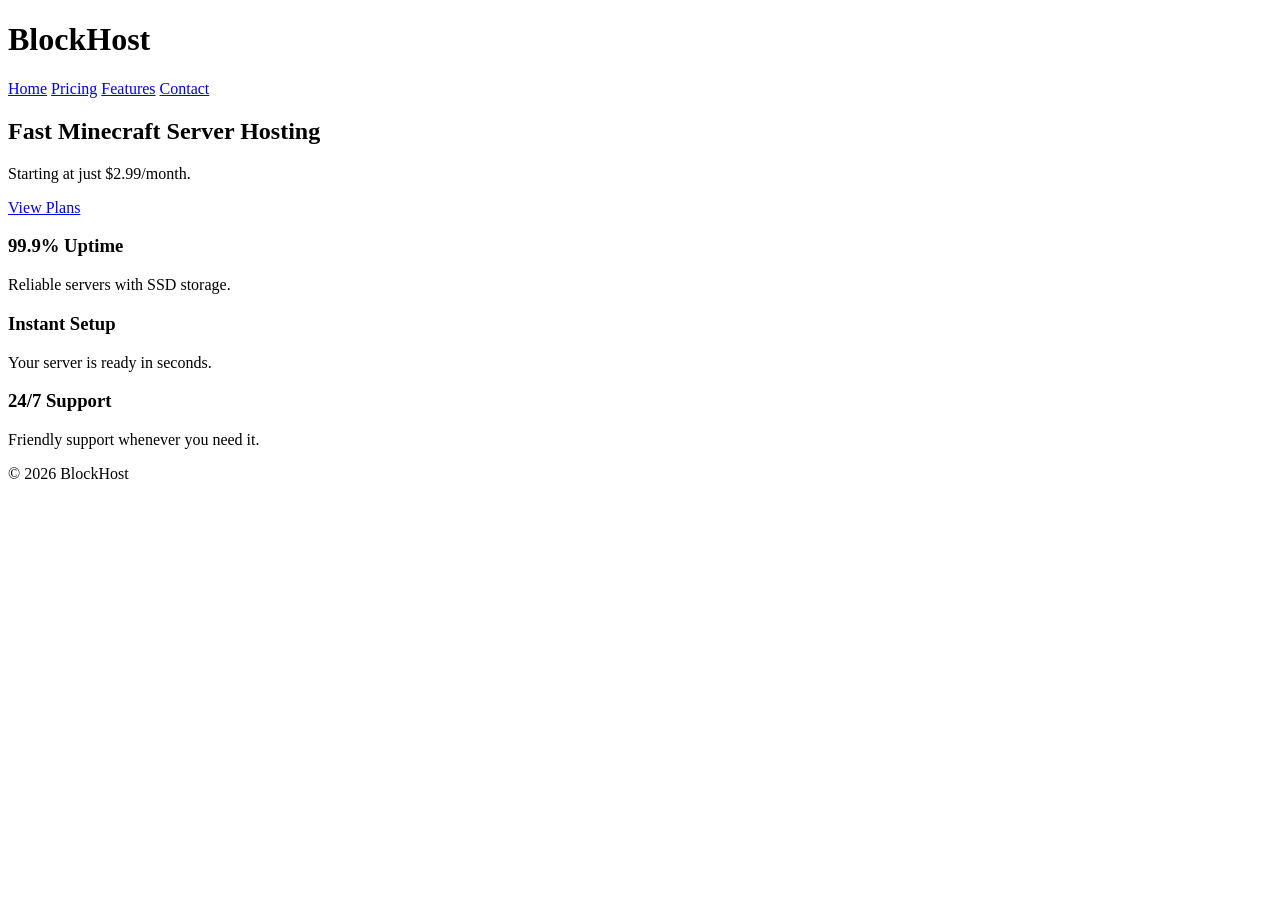
==== index.html @ 3d544897 "Create index.html" ====
<!DOCTYPE html>
<html lang="en">
<head>
<meta charset="UTF-8">
<meta name="viewport" content="width=device-width, initial-scale=1.0">
<title>BlockHost - Minecraft Hosting</title>
<link rel="stylesheet" href="css/style.css">
</head>
<body>

<header>
    <h1>BlockHost</h1>
    <nav>
        <a href="index.html">Home</a>
        <a href="pricing.html">Pricing</a>
        <a href="features.html">Features</a>
        <a href="contact.html">Contact</a>
    </nav>
</header>

<section class="hero">
    <h2>Fast Minecraft Server Hosting</h2>
    <p>Starting at just $2.99/month.</p>
    <a class="btn" href="pricing.html">View Plans</a>
</section>

<section class="cards">
    <div class="card">
        <h3>99.9% Uptime</h3>
        <p>Reliable servers with SSD storage.</p>
    </div>

    <div class="card">
        <h3>Instant Setup</h3>
        <p>Your server is ready in seconds.</p>
    </div>

    <div class="card">
        <h3>24/7 Support</h3>
        <p>Friendly support whenever you need it.</p>
    </div>
</section>

<footer>
© 2026 BlockHost
</footer>

<script src="js/script.js"></script>

</body>
</html>
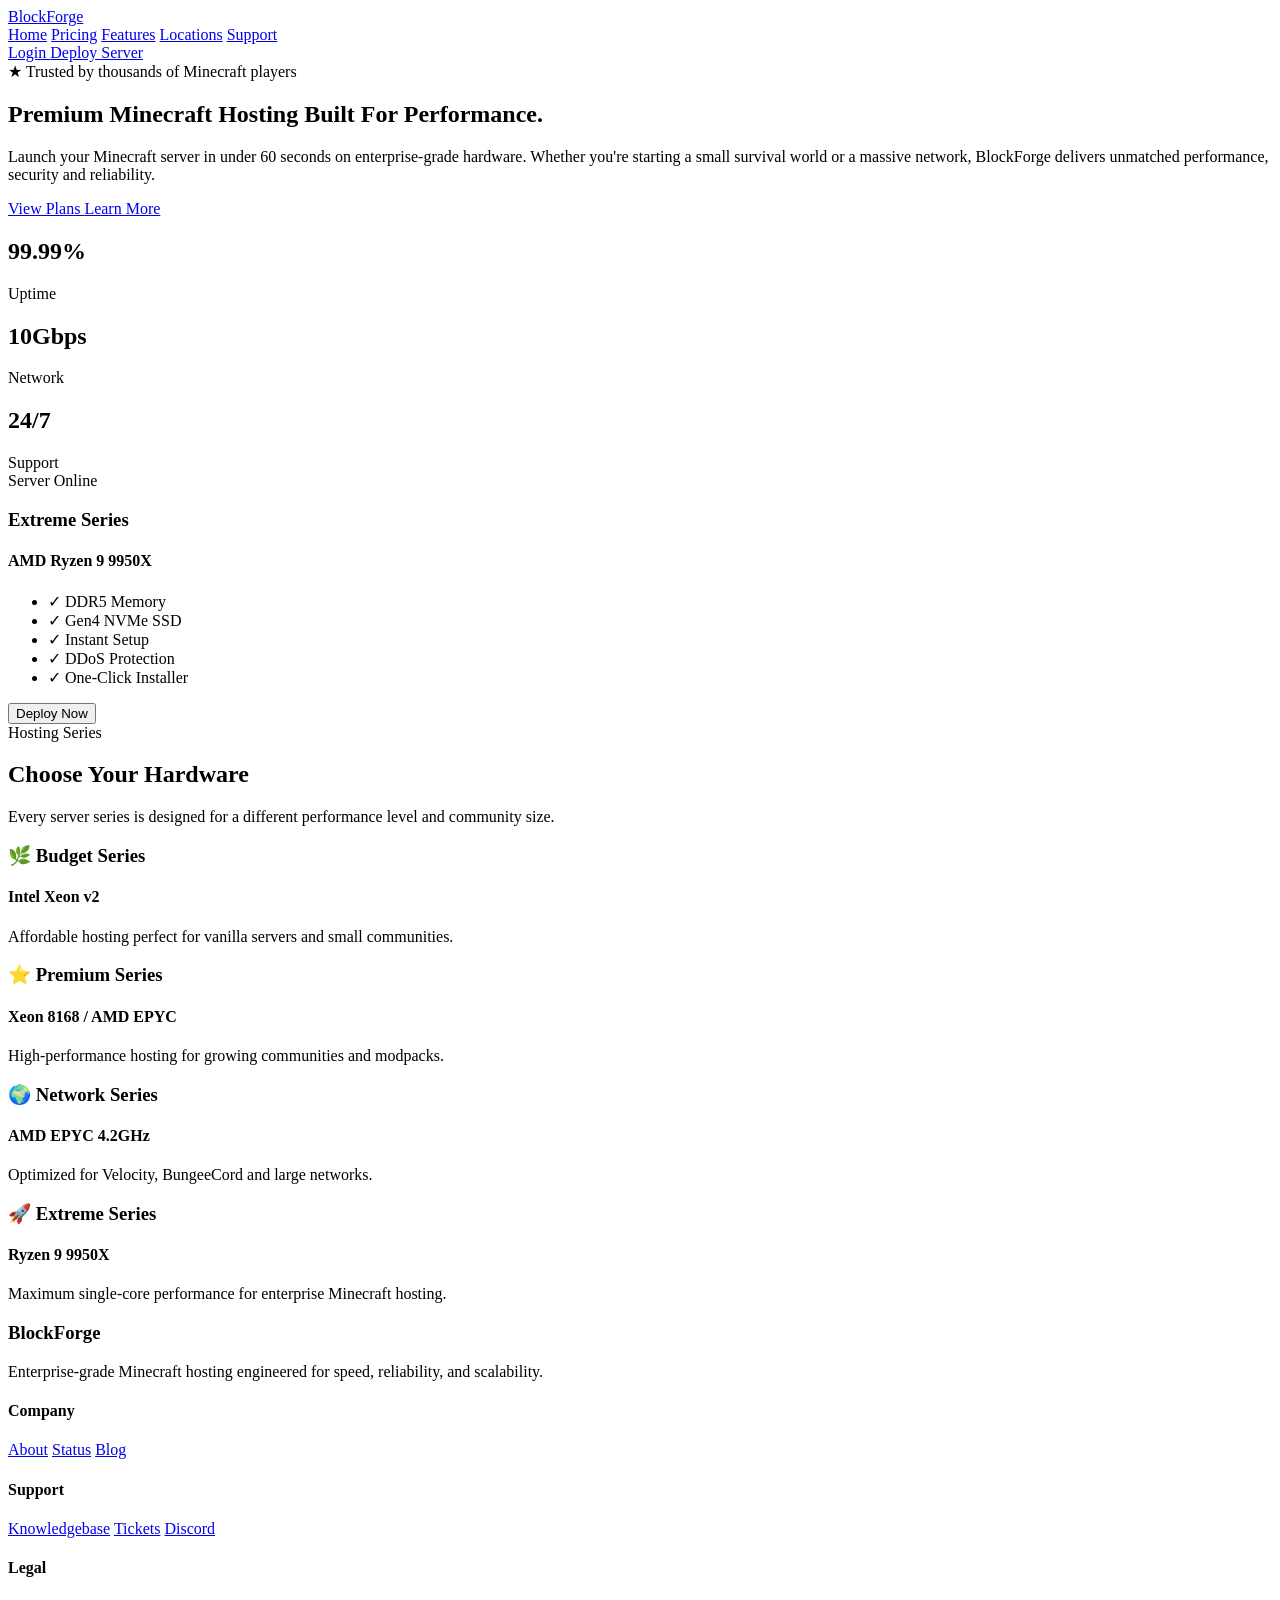
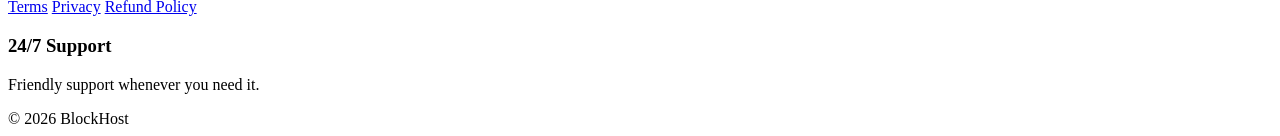
==== commit 2297c549: "Update index.html" ====
--- a/index.html
+++ b/index.html
@@ -1,40 +1,350 @@
 <!DOCTYPE html>
 <html lang="en">
+
 <head>
-<meta charset="UTF-8">
-<meta name="viewport" content="width=device-width, initial-scale=1.0">
-<title>BlockHost - Minecraft Hosting</title>
-<link rel="stylesheet" href="css/style.css">
+
+    <meta charset="UTF-8">
+    <meta name="viewport" content="width=device-width, initial-scale=1.0">
+
+    <title>BlockForge Hosting | Premium Minecraft Server Hosting</title>
+
+    <meta name="description"
+        content="Premium Minecraft Hosting powered by Intel Xeon, AMD EPYC and Ryzen 9 processors. Deploy your server instantly with enterprise hardware.">
+
+    <meta name="theme-color" content="#0d1117">
+
+    <link rel="stylesheet" href="assets/css/style.css">
+
+    <link rel="preconnect" href="https://fonts.googleapis.com">
+
+    <link rel="preconnect" href="https://fonts.gstatic.com" crossorigin>
+
+    <link href="https://fonts.googleapis.com/css2?family=Inter:wght@300;400;500;600;700;800;900&display=swap"
+        rel="stylesheet">
+
+    <link rel="icon" href="assets/images/favicon.png">
+
 </head>
+
 <body>
 
-<header>
-    <h1>BlockHost</h1>
-    <nav>
-        <a href="index.html">Home</a>
-        <a href="pricing.html">Pricing</a>
-        <a href="features.html">Features</a>
-        <a href="contact.html">Contact</a>
-    </nav>
-</header>
-
-<section class="hero">
-    <h2>Fast Minecraft Server Hosting</h2>
-    <p>Starting at just $2.99/month.</p>
-    <a class="btn" href="pricing.html">View Plans</a>
-</section>
-
-<section class="cards">
-    <div class="card">
-        <h3>99.9% Uptime</h3>
-        <p>Reliable servers with SSD storage.</p>
+    <!-- Animated Background -->
+
+    <div class="background">
+        <div class="blur blue"></div>
+        <div class="blur green"></div>
+        <div class="blur purple"></div>
     </div>
 
-    <div class="card">
-        <h3>Instant Setup</h3>
-        <p>Your server is ready in seconds.</p>
-    </div>
-
+    <!-- Navigation -->
+
+    <header>
+
+        <div class="container">
+
+            <a href="#" class="logo">
+
+                <span class="logo-box"></span>
+
+                <span>BlockForge</span>
+
+            </a>
+
+            <nav>
+
+                <a href="#">Home</a>
+
+                <a href="#">Pricing</a>
+
+                <a href="#">Features</a>
+
+                <a href="#">Locations</a>
+
+                <a href="#">Support</a>
+
+            </nav>
+
+            <div class="nav-buttons">
+
+                <a href="#" class="login-btn">
+                    Login
+                </a>
+
+                <a href="#" class="order-btn">
+                    Deploy Server
+                </a>
+
+            </div>
+
+        </div>
+
+    </header>
+
+    <!-- Hero -->
+
+    <section class="hero">
+
+        <div class="container hero-grid">
+
+            <div class="hero-left">
+
+                <span class="badge">
+
+                    ★ Trusted by thousands of Minecraft players
+
+                </span>
+
+                <h1>
+
+                    Premium Minecraft Hosting
+                    Built For Performance.
+
+                </h1>
+
+                <p>
+
+                    Launch your Minecraft server in under 60 seconds on
+                    enterprise-grade hardware. Whether you're starting a
+                    small survival world or a massive network,
+                    BlockForge delivers unmatched performance,
+                    security and reliability.
+
+                </p>
+
+                <div class="hero-buttons">
+
+                    <a href="#" class="primary-btn">
+                        View Plans
+                    </a>
+
+                    <a href="#" class="secondary-btn">
+                        Learn More
+                    </a>
+
+                </div>
+
+                <div class="hero-stats">
+
+                    <div>
+
+                        <h2>99.99%</h2>
+
+                        <span>Uptime</span>
+
+                    </div>
+
+                    <div>
+
+                        <h2>10Gbps</h2>
+
+                        <span>Network</span>
+
+                    </div>
+
+                    <div>
+
+                        <h2>24/7</h2>
+
+                        <span>Support</span>
+
+                    </div>
+
+                </div>
+
+            </div>
+
+            <div class="hero-right">
+
+                <div class="glass server-card">
+
+                    <div class="status">
+
+                        <span class="online"></span>
+
+                        Server Online
+
+                    </div>
+
+                    <h3>Extreme Series</h3>
+
+                    <h4>AMD Ryzen 9 9950X</h4>
+
+                    <ul>
+
+                        <li>✓ DDR5 Memory</li>
+
+                        <li>✓ Gen4 NVMe SSD</li>
+
+                        <li>✓ Instant Setup</li>
+
+                        <li>✓ DDoS Protection</li>
+
+                        <li>✓ One-Click Installer</li>
+
+                    </ul>
+
+                    <button>
+
+                        Deploy Now
+
+                    </button>
+
+                </div>
+
+            </div>
+
+        </div>
+
+    </section>
+
+    <!-- Series -->
+
+    <section class="series">
+
+        <div class="container">
+
+            <div class="section-title">
+
+                <span>Hosting Series</span>
+
+                <h2>Choose Your Hardware</h2>
+
+                <p>
+
+                    Every server series is designed for a different
+                    performance level and community size.
+
+                </p>
+
+            </div>
+
+            <div class="series-grid">
+
+                <div class="glass">
+
+                    <h3>🌿 Budget Series</h3>
+
+                    <h4>Intel Xeon v2</h4>
+
+                    <p>
+
+                        Affordable hosting perfect for
+                        vanilla servers and small communities.
+
+                    </p>
+
+                </div>
+
+                <div class="glass">
+
+                    <h3>⭐ Premium Series</h3>
+
+                    <h4>Xeon 8168 / AMD EPYC</h4>
+
+                    <p>
+
+                        High-performance hosting for
+                        growing communities and modpacks.
+
+                    </p>
+
+                </div>
+
+                <div class="glass">
+
+                    <h3>🌍 Network Series</h3>
+
+                    <h4>AMD EPYC 4.2GHz</h4>
+
+                    <p>
+
+                        Optimized for Velocity,
+                        BungeeCord and large networks.
+
+                    </p>
+
+                </div>
+
+                <div class="glass">
+
+                    <h3>🚀 Extreme Series</h3>
+
+                    <h4>Ryzen 9 9950X</h4>
+
+                    <p>
+
+                        Maximum single-core performance
+                        for enterprise Minecraft hosting.
+
+                    </p>
+
+                </div>
+
+            </div>
+
+        </div>
+
+    </section>
+
+    <!-- Footer -->
+
+    <footer>
+
+        <div class="container footer">
+
+            <div>
+
+                <h3>BlockForge</h3>
+
+                <p>
+
+                    Enterprise-grade Minecraft hosting
+                    engineered for speed, reliability,
+                    and scalability.
+
+                </p>
+
+            </div>
+
+            <div>
+
+                <h4>Company</h4>
+
+                <a href="#">About</a>
+                <a href="#">Status</a>
+                <a href="#">Blog</a>
+
+            </div>
+
+            <div>
+
+                <h4>Support</h4>
+
+                <a href="#">Knowledgebase</a>
+                <a href="#">Tickets</a>
+                <a href="#">Discord</a>
+
+            </div>
+
+            <div>
+
+                <h4>Legal</h4>
+
+                <a href="#">Terms</a>
+                <a href="#">Privacy</a>
+                <a href="#">Refund Policy</a>
+
+            </div>
+
+        </div>
+
+    </footer>
+
+    <script src="assets/js/main.js"></script>
+
+</body>
+
+    </html>
     <div class="card">
         <h3>24/7 Support</h3>
         <p>Friendly support whenever you need it.</p>
